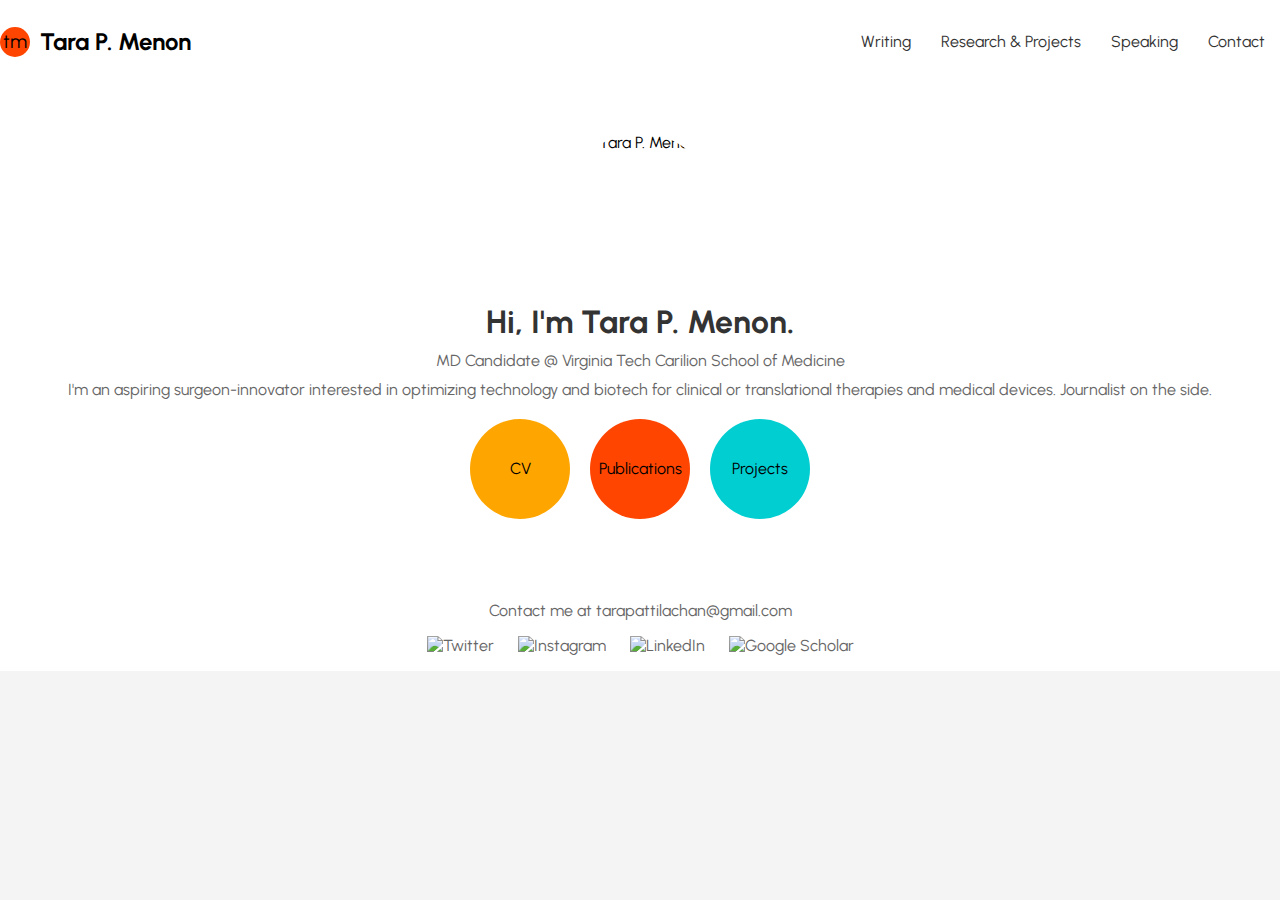
==== index.html @ 354f6a25 "Add files via upload" ====
<!DOCTYPE html>
<html lang="en">
<head>
    <meta charset="UTF-8">
    <meta name="viewport" content="width=device-width, initial-scale=1.0">
    <title>Tara P. Menon</title>
    <link rel="preconnect" href="https://fonts.googleapis.com">
    <link rel="preconnect" href="https://fonts.gstatic.com" crossorigin>
    <link href="https://fonts.googleapis.com/css2?family=Urbanist:ital,wght@0,100..900;1,100..900&display=swap" rel="stylesheet">
    <link rel="stylesheet" href="styles.css">
</head>
<body>
    <header>
        <div class="branding">
            <div class="trademark">tm</div>
            <span class="name">Tara P. Menon</span>
        </div>
        <nav>
            <ul>
                <li><a href="writing.html">Writing</a></li>
                <li><a href="research-projects.html">Research & Projects</a></li>
                <li><a href="speaking.html">Speaking</a></li>
                <li><a href="contact.html">Contact</a></li>
            </ul>
        </nav>
    </header>
    <main>
        <section class="intro">
            <img src="images/your-photo.jpg" alt="Tara P. Menon">
            <div class="intro-text">
                <h1>Hi, I'm Tara P. Menon.</h1>
                <p>MD Candidate @ Virginia Tech Carilion School of Medicine</p>
                <p>I'm an aspiring surgeon-innovator interested in optimizing technology and biotech for clinical or translational therapies and medical devices. Journalist on the side.</p>
                <div class="buttons">
                    <a href="images/CVTaraPattilachan_5-30.pdf" class="btn cv" target="_blank">CV</a>
                    <a href="publications.html" class="btn publications">Publications</a>
                    <a href="#projects" class="btn projects">Projects</a>
                </div>
            </div>
        </section>
    </main>
    <footer>
        <p>Contact me at <a href="mailto:tarapattilachan@gmail.com">tarapattilachan@gmail.com</a></p>
        <div class="social-media">
            <a href="https://x.com/tmenon12" target="_blank"><img src="images/twitter-icon.png" alt="Twitter"></a>
            <a href="https://www.instagram.com/taramenons/" target="_blank"><img src="images/instagram-icon.png" alt="Instagram"></a>
            <a href="https://www.linkedin.com/in/tmenon/" target="_blank"><img src="images/linkedin-icon.png" alt="LinkedIn"></a>
            <a href="https://scholar.google.com/citations?user=r0YZgu0AAAAJ&hl=en" target="_blank"><img src="images/google-scholar-icon.png" alt="Google Scholar"></a>
        </div>
    </footer>
</body>
</html>
---- styles.css ----
body {
    font-family: 'Urbanist', sans-serif;
    margin: 0;
    padding: 0;
    background: #f4f4f4;
}

header {
    background: #fff;
    padding: 1em 0;
    box-shadow: 0 2px 4px rgba(0, 0, 0, 0.1);
    display: flex;
    justify-content: space-between;
    align-items: center;
}

.branding {
    display: flex;
    align-items: center;
}

.trademark {
    display: inline-block;
    width: 30px;
    height: 30px;
    background: #ff4500; /* Changed to the color of the "Publications" button */
    border-radius: 50%;
    display: flex;
    justify-content: center;
    align-items: center;
    font-size: 1.2em;
    margin-right: 10px;
}

.name {
    font-size: 1.5em;
    font-weight: bold;
    white-space: nowrap; /* Ensure the name stays on one line */
}

nav ul {
    list-style: none;
    display: flex;
    justify-content: center;
    padding: 0;
}

nav ul li {
    margin: 0 15px;
}

nav ul li a {
    text-decoration: none;
    color: #333;
}

.intro {
    display: flex;
    flex-direction: column;
    align-items: center;
    text-align: center;
    padding: 50px 20px;
    background: #fff;
}

.intro img {
    border-radius: 50%;
    width: 150px;
    height: 150px;
    margin-bottom: 20px;
}

.intro-text h1 {
    margin: 0;
    font-size: 2em;
    color: #333;
}

.intro-text p {
    font-size: 1em;
    color: #666;
    margin: 10px 0;
}

.buttons {
    margin-top: 20px;
    display: flex;
    justify-content: center;
    gap: 20px; /* Adds space between the buttons */
}

.buttons .btn {
    display: inline-block;
    width: 100px; /* Increased width */
    height: 100px; /* Increased height */
    text-align: center;
    text-decoration: none;
    border-radius: 50%;
    color: #000;
    line-height: 100px; /* Adjusted to match height */
    font-size: 1em; /* Adjust font size */
    background: #ffa500;
    transition: background 0.3s ease; /* Adds a transition effect for background color */
}

.buttons .btn:hover {
    background: #e69500; /* Changes the background color slightly on hover */
}

.buttons .publications {
    background: #ff4500;
}

.buttons .publications:hover {
    background: #e03e00;
}

.buttons .projects {
    background: #00ced1;
}

.buttons .projects:hover {
    background: #00b8b8;
}

#publications {
    padding: 50px 20px;
    background: #fff;
    text-align: center;
}

#publications h2 {
    font-size: 2.5em;
    margin-bottom: 20px;
}

#publications h3 {
    font-size: 1.5em;
    margin: 20px 0 10px 0;
}

.divider {
    width: 80%;
    height: 5px;
    background: #ff4500;
    margin: 20px auto;
}

#publications ul, #publications ol {
    list-style: none;
    padding: 0;
    text-align: left;
    max-width: 800px;
    margin: 0 auto;
}

#publications ul li, #publications ol li {
    font-size: 1em;
    margin: 10px 0;
}

footer {
    text-align: center;
    padding: 1em 0;
    background: #fff;
    font-size: 1em;
    color: #666;
}

footer a {
    color: #666;
    text-decoration: none;
}

footer .social-media {
    margin-top: 10px;
}

footer .social-media a {
    margin: 0 10px;
    display: inline-block;
}

footer .social-media img {
    width: 30px;
    height: 30px;
}
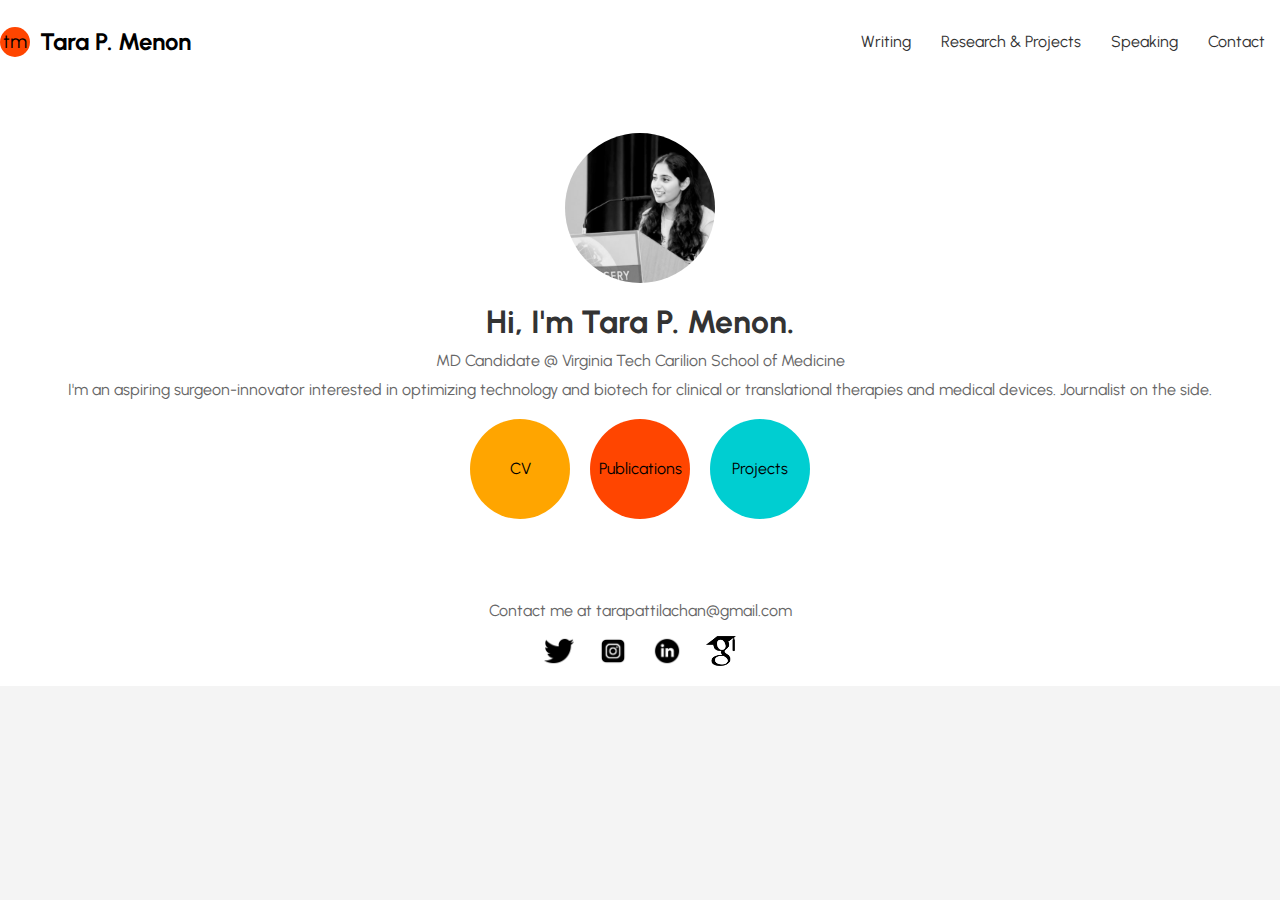
==== commit 91c6b9c7: "Update index.html" ====
--- a/index.html
+++ b/index.html
@@ -26,13 +26,13 @@
     </header>
     <main>
         <section class="intro">
-            <img src="images/your-photo.jpg" alt="Tara P. Menon">
+            <img src="your-photo.jpg" alt="Tara P. Menon">
             <div class="intro-text">
                 <h1>Hi, I'm Tara P. Menon.</h1>
                 <p>MD Candidate @ Virginia Tech Carilion School of Medicine</p>
                 <p>I'm an aspiring surgeon-innovator interested in optimizing technology and biotech for clinical or translational therapies and medical devices. Journalist on the side.</p>
                 <div class="buttons">
-                    <a href="images/CVTaraPattilachan_5-30.pdf" class="btn cv" target="_blank">CV</a>
+                    <a href="CVTaraPattilachan_5-30.pdf" class="btn cv" target="_blank">CV</a>
                     <a href="publications.html" class="btn publications">Publications</a>
                     <a href="#projects" class="btn projects">Projects</a>
                 </div>
@@ -42,10 +42,10 @@
     <footer>
         <p>Contact me at <a href="mailto:tarapattilachan@gmail.com">tarapattilachan@gmail.com</a></p>
         <div class="social-media">
-            <a href="https://x.com/tmenon12" target="_blank"><img src="images/twitter-icon.png" alt="Twitter"></a>
-            <a href="https://www.instagram.com/taramenons/" target="_blank"><img src="images/instagram-icon.png" alt="Instagram"></a>
-            <a href="https://www.linkedin.com/in/tmenon/" target="_blank"><img src="images/linkedin-icon.png" alt="LinkedIn"></a>
-            <a href="https://scholar.google.com/citations?user=r0YZgu0AAAAJ&hl=en" target="_blank"><img src="images/google-scholar-icon.png" alt="Google Scholar"></a>
+            <a href="https://x.com/tmenon12" target="_blank"><img src="twitter-icon.png" alt="Twitter"></a>
+            <a href="https://www.instagram.com/taramenons/" target="_blank"><img src="instagram-icon.png" alt="Instagram"></a>
+            <a href="https://www.linkedin.com/in/tmenon/" target="_blank"><img src="linkedin-icon.png" alt="LinkedIn"></a>
+            <a href="https://scholar.google.com/citations?user=r0YZgu0AAAAJ&hl=en" target="_blank"><img src="google-scholar-icon.png" alt="Google Scholar"></a>
         </div>
     </footer>
 </body>
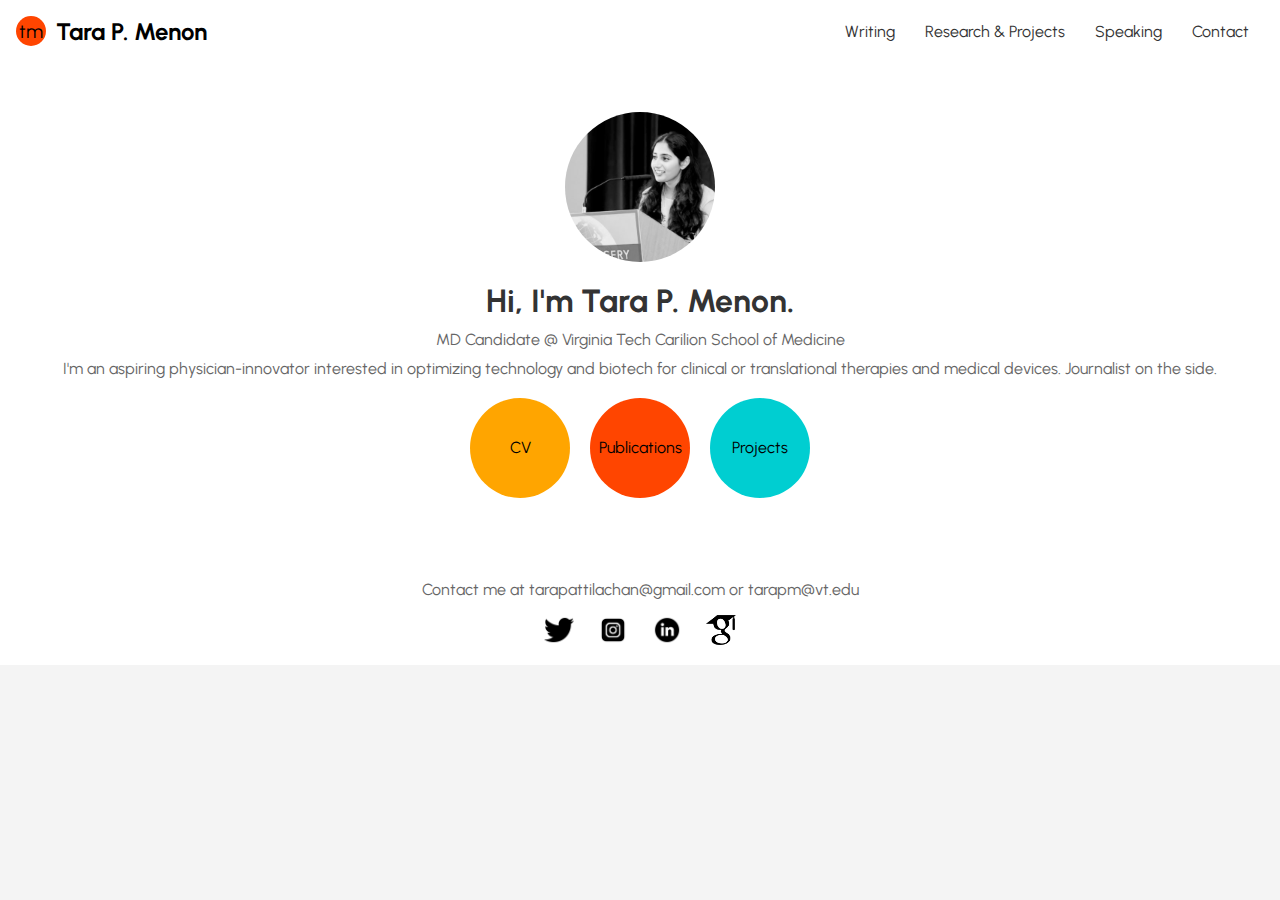
==== commit 884fb472: "Update index.html" ====
--- a/index.html
+++ b/index.html
@@ -16,7 +16,12 @@
             <span class="name">Tara P. Menon</span>
         </div>
         <nav>
-            <ul>
+            <div class="menu-icon" id="menu-icon">
+                <div class="bar1"></div>
+                <div class="bar2"></div>
+                <div class="bar3"></div>
+            </div>
+            <ul id="nav-links">
                 <li><a href="writing.html">Writing</a></li>
                 <li><a href="research-projects.html">Research & Projects</a></li>
                 <li><a href="speaking.html">Speaking</a></li>
@@ -30,7 +35,7 @@
             <div class="intro-text">
                 <h1>Hi, I'm Tara P. Menon.</h1>
                 <p>MD Candidate @ Virginia Tech Carilion School of Medicine</p>
-                <p>I'm an aspiring surgeon-innovator interested in optimizing technology and biotech for clinical or translational therapies and medical devices. Journalist on the side.</p>
+                <p>I'm an aspiring physician-innovator interested in optimizing technology and biotech for clinical or translational therapies and medical devices. Journalist on the side.</p>
                 <div class="buttons">
                     <a href="CVTaraPattilachan_5-30.pdf" class="btn cv" target="_blank">CV</a>
                     <a href="publications.html" class="btn publications">Publications</a>
@@ -40,7 +45,7 @@
         </section>
     </main>
     <footer>
-        <p>Contact me at <a href="mailto:tarapattilachan@gmail.com">tarapattilachan@gmail.com</a></p>
+        <p>Contact me at <a href="mailto:tarapattilachan@gmail.com">tarapattilachan@gmail.com or tarapm@vt.edu</a></p>
         <div class="social-media">
             <a href="https://x.com/tmenon12" target="_blank"><img src="twitter-icon.png" alt="Twitter"></a>
             <a href="https://www.instagram.com/taramenons/" target="_blank"><img src="instagram-icon.png" alt="Instagram"></a>
@@ -48,5 +53,13 @@
             <a href="https://scholar.google.com/citations?user=r0YZgu0AAAAJ&hl=en" target="_blank"><img src="google-scholar-icon.png" alt="Google Scholar"></a>
         </div>
     </footer>
+    <script>
+        const menuIcon = document.getElementById('menu-icon');
+        const navLinks = document.getElementById('nav-links');
+        menuIcon.addEventListener('click', () => {
+            navLinks.classList.toggle('show');
+            menuIcon.classList.toggle('change');
+        });
+    </script>
 </body>
 </html>
--- a/styles.css
+++ b/styles.css
@@ -12,6 +12,7 @@
     display: flex;
     justify-content: space-between;
     align-items: center;
+    padding: 1em;
 }
 
 .branding {
@@ -23,7 +24,7 @@
     display: inline-block;
     width: 30px;
     height: 30px;
-    background: #ff4500; /* Changed to the color of the "Publications" button */
+    background: #ff4500;
     border-radius: 50%;
     display: flex;
     justify-content: center;
@@ -35,7 +36,11 @@
 .name {
     font-size: 1.5em;
     font-weight: bold;
-    white-space: nowrap; /* Ensure the name stays on one line */
+    white-space: nowrap;
+}
+
+nav {
+    position: relative;
 }
 
 nav ul {
@@ -43,6 +48,7 @@
     display: flex;
     justify-content: center;
     padding: 0;
+    margin: 0;
 }
 
 nav ul li {
@@ -52,6 +58,56 @@
 nav ul li a {
     text-decoration: none;
     color: #333;
+}
+
+.menu-icon {
+    display: none;
+    flex-direction: column;
+    cursor: pointer;
+}
+
+.menu-icon div {
+    width: 25px;
+    height: 3px;
+    background-color: #333;
+    margin: 4px 0;
+    transition: 0.4s;
+}
+
+.change .bar1 {
+    transform: rotate(-45deg) translate(-5px, 5px);
+}
+
+.change .bar2 {
+    opacity: 0;
+}
+
+.change .bar3 {
+    transform: rotate(45deg) translate(-5px, -5px);
+}
+
+@media (max-width: 768px) {
+    .menu-icon {
+        display: flex;
+    }
+
+    nav ul {
+        flex-direction: column;
+        position: absolute;
+        top: 60px;
+        right: 0;
+        background: #fff;
+        width: 100%;
+        display: none;
+    }
+
+    nav ul.show {
+        display: flex;
+    }
+
+    nav ul li {
+        margin: 15px 0;
+    }
 }
 
 .intro {
@@ -86,25 +142,25 @@
     margin-top: 20px;
     display: flex;
     justify-content: center;
-    gap: 20px; /* Adds space between the buttons */
+    gap: 20px;
 }
 
 .buttons .btn {
     display: inline-block;
-    width: 100px; /* Increased width */
-    height: 100px; /* Increased height */
+    width: 100px;
+    height: 100px;
     text-align: center;
     text-decoration: none;
     border-radius: 50%;
     color: #000;
-    line-height: 100px; /* Adjusted to match height */
-    font-size: 1em; /* Adjust font size */
+    line-height: 100px;
+    font-size: 1em;
     background: #ffa500;
-    transition: background 0.3s ease; /* Adds a transition effect for background color */
+    transition: background 0.3s ease;
 }
 
 .buttons .btn:hover {
-    background: #e69500; /* Changes the background color slightly on hover */
+    background: #e69500;
 }
 
 .buttons .publications {
